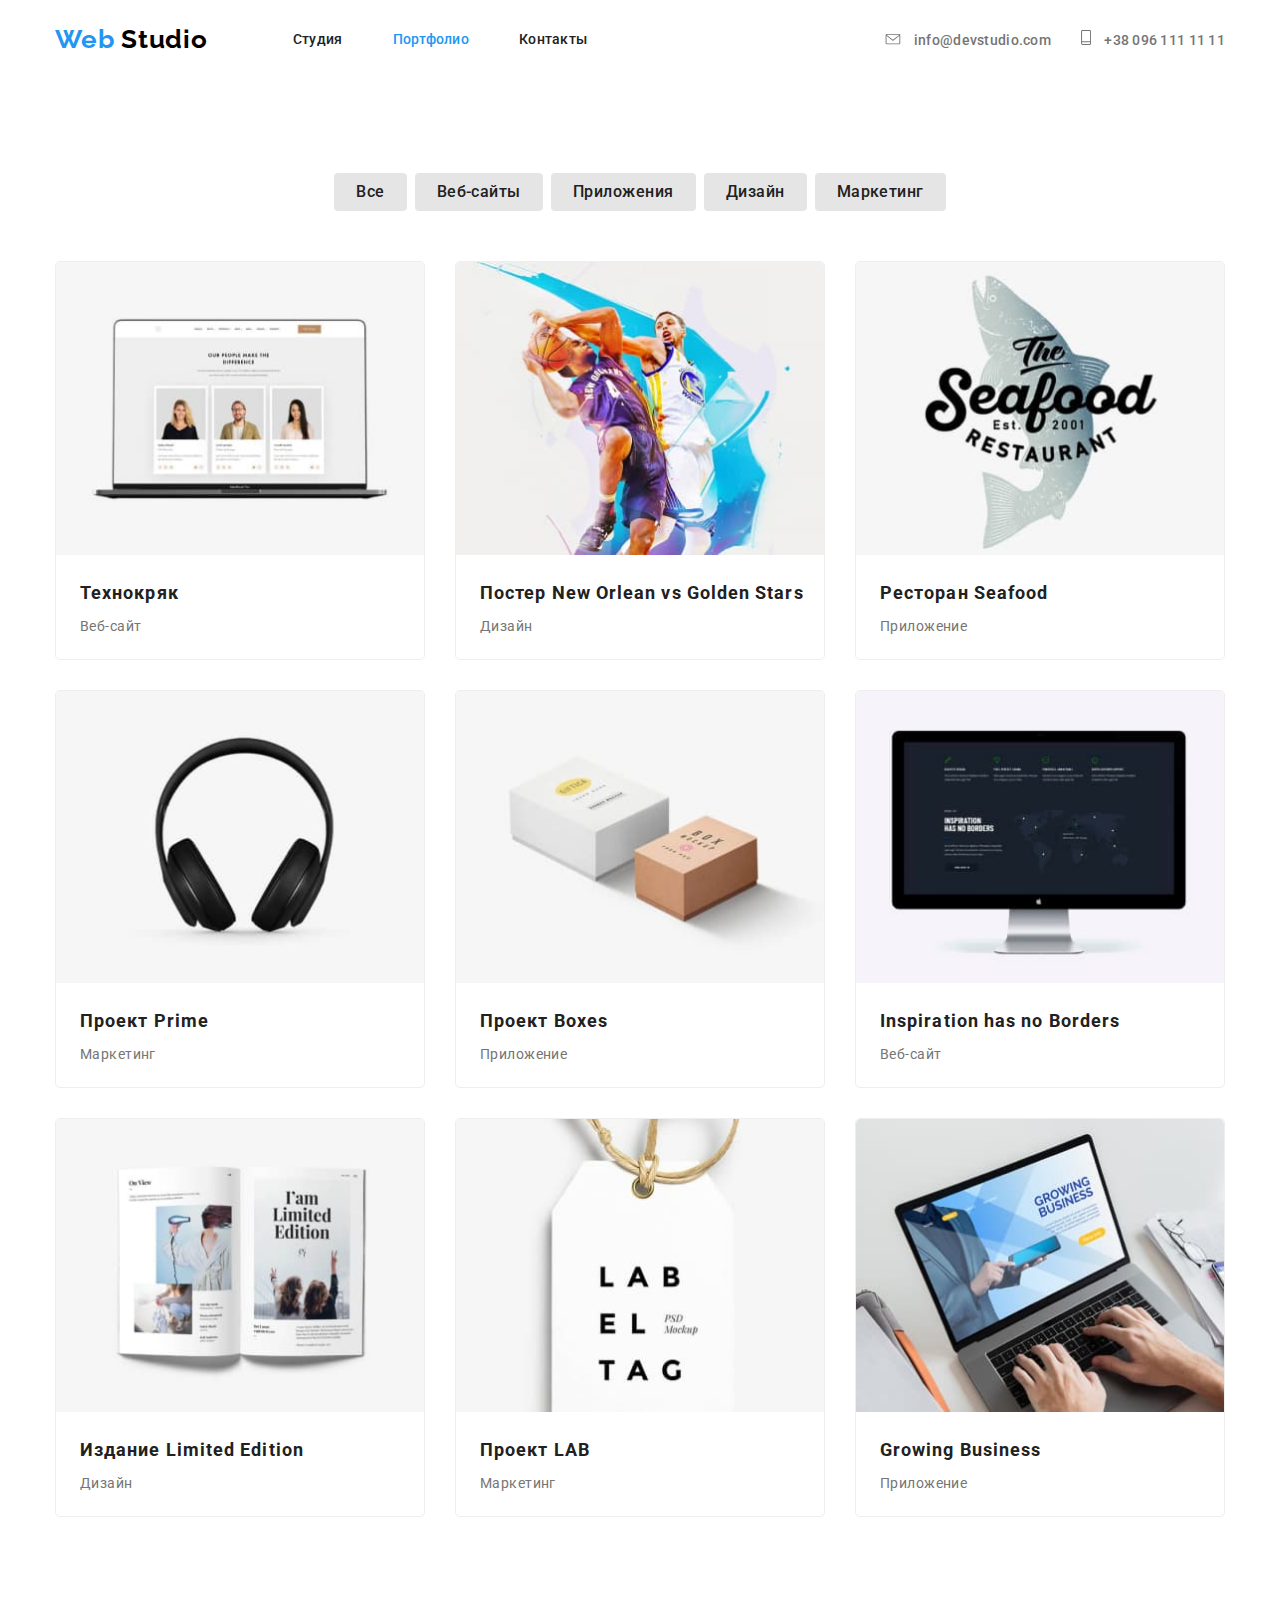
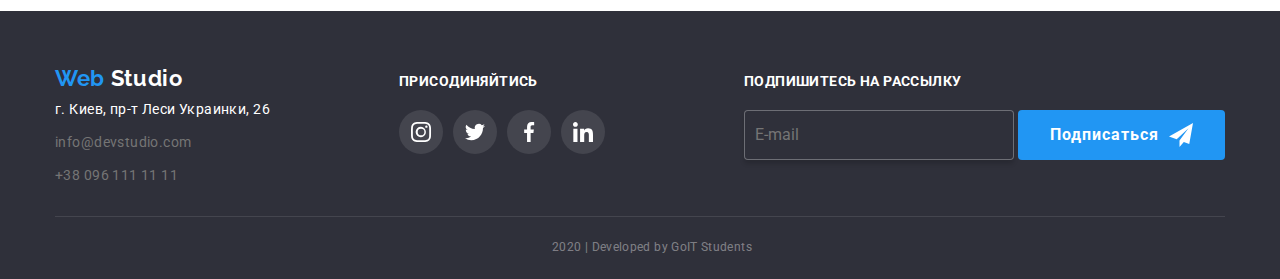
==== Portfolio.html @ 1a87ffe7 "дз5" ====
<!DOCTYPE html>
<html lang="en">
  <head>
    <meta charset="UTF-8" />
    <meta name="viewport" content="width=device-width, initial-scale=1.0" />
    <link
      href="https://fonts.googleapis.com/css2?family=Raleway:wght@700&family=Roboto:wght@400;500;700;900&display=swap"
      rel="stylesheet"
    />
    <link
      rel="stylesheet"
      href="https://cdnjs.cloudflare.com/ajax/libs/modern-normalize/0.6.0/modern-normalize.min.css"
    />
    <link rel="stylesheet" href="./css/common.css" />
    <link rel="stylesheet" href="./css/portfolio.css" />
    <title>Портфоліо</title>
  </head>

  <body>
    <!--Шапка сайта-->
    <header class="container page-header">
      <nav class="main-nav">
        <a href="./index.html" class="logo-head link"
          ><span class="logo-web">Web&nbsp</span
          ><span class="logo-studio">Studio</span></a
        >

        <ul class="site-nav list">
          <li class="item"><a href="./index.html" class="link">Студия</a></li>
          <li class="item">
            <a href="./Portfolio.html" class="link current">Портфолио</a>
          </li>
          <li class="item"><a href="" class="link">Контакты</a></li>
        </ul>

        <!-- контейнер пошта і телефон -->

        <ul class="cont-nav list">
          <li class="item">
            <a href="mailto" class="contacts-text">
              <svg class="mail-icon" width="16" height="11">
                <use href="./images/sprite1.svg#icon-konvert"></use>
              </svg>
              info@devstudio.com</a
            >
          </li>

          <li class="item">
            <a href="mailto" class="contacts-text">
              <svg class="tel-icon" width="10" height="15">
                <use href="./images/sprite1.svg#icon-telefon"></use>
              </svg>
              +38 096 111 11 11</a
            >
          </li>
        </ul>
      </nav>
    </header>
    <main>
      <section class="projects">
        <div class="container">
          <!-- наші проекти -->

          <h1 class="visually-hidden">Наші проекти</h1>
          <ul class="list container-btn">
            <li><button type="button" class="button">Все</button></li>
            <li><button type="button" class="button">Веб-сайты</button></li>
            <li><button type="button" class="button">Приложения</button></li>
            <li><button type="button" class="button">Дизайн</button></li>
            <li><button type="button" class="button">Маркетинг</button></li>
          </ul>
          <ul class="list cards">
            <li class="projects-item">
              <a class="line" href="">
                <img src="./images/portfolio/leptop.jpg" alt="фото технокряк" />
                <h2>Технокряк</h2>
                <p class="text">Веб-сайт</p>
                <p class="in-hide">
                  Технокряк это современная площадка распространения
                  коронавируса. Компании используют эту платформу для цифрового
                  шпионажа и атак на защищённые сервера конкурентов.
                </p>
              </a>
            </li>
            <li class="projects-item">
              <a class="line" href="">
                <img
                  src="./images/portfolio/basket.jpg"
                  alt="фото постер nev orlean"
                />

                <h2>Постер New Orlean vs Golden Stars</h2>
                <p class="text">Дизайн</p>
                <p class="in-hide">
                  Технокряк это современная площадка распространения
                  коронавируса. Компании используют эту платформу для цифрового
                  шпионажа и атак на защищённые сервера конкурентов.
                </p>
              </a>
            </li>
            <li class="projects-item">
              <a class="line" href="">
                <img
                  src="./images/portfolio/seeafood.jpg"
                  alt="фото ресторан"
                />
                <h2>Ресторан Seafood</h2>
                <p class="text">Приложение</p>
                <p class="in-hide">
                  Технокряк это современная площадка распространения
                  коронавируса. Компании используют эту платформу для цифрового
                  шпионажа и атак на защищённые сервера конкурентов.
                </p>
              </a>
            </li>
            <li class="projects-item">
              <a class="line" href="">
                <img src="./images/portfolio/headphone.jpg" alt="фото прайм" />
                <h2>Проект Prime</h2>
                <p class="text">Маркетинг</p>
                <p class="in-hide">
                  Технокряк это современная площадка распространения
                  коронавируса. Компании используют эту платформу для цифрового
                  шпионажа и атак на защищённые сервера конкурентов.
                </p>
              </a>
            </li>
            <li class="projects-item">
              <a class="line" href="">
                <img src="./images/portfolio/box.jpg" alt="фото боксес" />

                <h2>Проект Boxes</h2>
                <p class="text">Приложение</p>
                <p class="in-hide">
                  Технокряк это современная площадка распространения
                  коронавируса. Компании используют эту платформу для цифрового
                  шпионажа и атак на защищённые сервера конкурентов.
                </p>
              </a>
            </li>
            <li class="projects-item">
              <a class="line" href="">
                <img src="./images/portfolio/tvset.jpg" alt="фото бордерс" />
                <h2>Inspiration has no Borders</h2>
                <p class="text">Веб-сайт</p>
                <p class="in-hide">
                  Технокряк это современная площадка распространения
                  коронавируса. Компании используют эту платформу для цифрового
                  шпионажа и атак на защищённые сервера конкурентов.
                </p>
              </a>
            </li>
            <li class="projects-item">
              <a class="line" href="">
                <img src="./images/portfolio/book.jpg" alt="фото книга" />
                <h2>Издание Limited Edition</h2>
                <p class="text">Дизайн</p>
                <p class="in-hide">
                  Технокряк это современная площадка распространения
                  коронавируса. Компании используют эту платформу для цифрового
                  шпионажа и атак на защищённые сервера конкурентов.
                </p>
              </a>
            </li>
            <li class="projects-item">
              <a class="line" href="">
                <img src="./images/portfolio/birka.jpg" alt="фото лаб" />
                <h2>Проект LAB</h2>
                <p class="text">Маркетинг</p>
                <p class="in-hide">
                  Технокряк это современная площадка распространения
                  коронавируса. Компании используют эту платформу для цифрового
                  шпионажа и атак на защищённые сервера конкурентов.
                </p>
              </a>
            </li>
            <li class="projects-item">
              <a class="line" href="">
                <img src="./images/portfolio/notebook.jpg" alt="фото бизнес" />
                <h2>Growing Business</h2>
                <p class="text">Приложение</p>
                <p class="in-hide">
                  Технокряк это современная площадка распространения
                  коронавируса. Компании используют эту платформу для цифрового
                  шпионажа и атак на защищённые сервера конкурентов.
                </p>
              </a>
            </li>
          </ul>
        </div>
      </section>
    </main>
    <!-- Футер -->
    <footer class="page-footer">
      <!-- Лого -->
      <div class="container info">
        <div class="foot-child">
          <a href="./index.html" class="logo-foot link"
            ><span class="logo-web">Web&nbsp</span
            ><span class="logo-foot">Studio</span></a
          >
          <!-- Контактная информация -->
          <address class="address company">
            г. Киев, пр-т Леси Украинки, 26
          </address>
          <address class="address">
            <a href="mailto" class="link mail">info@devstudio.com</a> <br />
            <a href="tel:380961111111" class="link tel">+38 096 111 11 11</a>
          </address>
        </div>
        <div class="foot-link">
          <b class="text-foot">присодиняйтись</b>
          <!-- соц силки -->
          <div class="social">
            <ul class="list">
              <li class="item">
                <a
                  href="http://instagram.com/"
                  aria-label="Ссылка на instagram"
                  class="link"
                >
                  <svg class="social-icon" wdth="44" height="44">
                    <use href="./images/sprite1.svg#icon-instagram"></use>
                  </svg>
                </a>
              </li>
              <li class="item">
                <a
                  href="http://twitter.com/"
                  aria-label="Ссылка на twitter"
                  class="link twit"
                >
                  <svg class="social-icon" wdth="44" height="44">
                    <use href="./images/sprite1.svg#icon-twiter"></use>
                  </svg>
                </a>
              </li>

              <li class="item">
                <a
                  href="http://facebook.com/"
                  aria-label="Ссылка на facebook"
                  class="link face"
                >
                  <svg class="social-icon" wdth="44" height="44">
                    <use href="./images/sprite1.svg#icon-facebook"></use>
                  </svg>
                </a>
              </li>

              <li class="item">
                <a
                  href="http://linkedin.com/"
                  aria-label="Ссылка на linkedin"
                  class="link face"
                >
                  <svg class="social-icon" wdth="44" height="44">
                    <use href="./images/sprite1.svg#icon-linkedin"></use>
                  </svg>
                </a>
              </li>
            </ul>
          </div>
        </div>
        <div class="foot-folow">
          <b class="text-foot">Подпишитесь на рассылку</b><br />
          <input type="text" class="input" placeholder="  E-mail" />
          <a href="" class="button primary">Подписаться</a>
        </div>
      </div>

      <!-- Копирайт -->
      <div class="container">
        <p class="copyrigyt">2020 | Developed by GoIT Students</p>
      </div>
    </footer>
  </body>
</html>
---- css/common.css ----
:root {
  --primary-text-color: #757575;
  --title-text-color: #212121;
  --accent-color: #2196f3;
  --background-color: #fff;
  --white-color: #ffffff;
  --white-second-color: #f5f4fa;
  --white-bg-color: #e5e5e5;
  --backgraund-bg-color: #2f303a;
  --social-color: #afb1b8;
}
html {
  box-sizing: border-box;
}

*,
*::before,
*::after {
  box-sizing: inherit;
}

body {
  font-family: "Roboto", sans-serif;
  color: var(--primary-text-color);
  background-color: var(--background-color);
  letter-spacing: 0.03em;
  margin: 0;
}
.list {
  list-style: none;
  margin: 0;
  padding: 0;
}

.container {
  margin-left: auto;
  margin-right: auto;
  width: 1200px;
  padding-left: 15px;
  padding-right: 15px;
  /* outline: 2px solid tomato; */
}

/* логотип */

.logo {
  color: var(--title-text-color);
  letter-spacing: 0.03em;
}

.logo-head {
  color: var(--title-text-color);
  font-family: "Raleway", sans-serif;

  font-weight: 700;
  font-size: 26px;
  line-height: 1.19;
  text-decoration: none;
  letter-spacing: 0.03em;
}
.logo-foot {
  color: var(--title-text-color);
  font-family: "Raleway", sans-serif;
  font-weight: 700;
  font-size: 22px;
  line-height: 1.8;
  letter-spacing: 0.03em;
  text-decoration: none;
}
.logo-web {
  color: var(--accent-color);
}

.logo-studio {
  color: #000000;
}

.logo:hover {
  color: var(--accent-color);
}
/* Навигація сайту */

.site-nav {
  display: flex;
  margin-left: 85px;
}
.site-nav .item + .item {
  margin-left: 50px;
}
.site-nav .item {
  /* outline: 1px solid tomato; */
}

.cont-nav .list > .item {
  margin-left: 30px;
}
.site-nav .list {
  margin-left: 85px;
}

.main-nav {
  display: flex;
  align-items: center;
}

.contacts.list {
  display: flex;
  margin-left: auto;
  align-items: center;
}
.contacts-list {
  display: flex;
}
.cont-nav {
  display: flex;
  margin-left: auto;
  align-items: center;
}
.cont-nav > .item {
  margin-left: 30px;
}

.site-nav .link {
  display: block;
  padding-top: 32px;
  padding-bottom: 32px;
  color: var(--title-text-color);
  font-weight: 500;
  font-size: 14px;
  line-height: 1.1;
  letter-spacing: 0.02em;
  color: var(--title-text-color);
  text-decoration: none;
}

.site-nav .link.current {
  color: var(--accent-color);
}

.link:hover,
.link:focus,
.studio:hover,
.portfolio:hover,
.portfolio:focus,
.contact:hover,
.contact:focus,
.primary:hover,
.primary:focus,
.secondary:hover,
.secondary:focus {
  color: var(--accent-color);
  background-color: var(--white-color);
}

/* конпки контакти */
.cont-nav .mail-icon {
  margin-right: 10px;
  fill: currentColor;
  cursor: pointer;
}
.cont-nav .tel-icon {
  margin-right: 10px;
  fill: currentColor;
  cursor: pointer;
}
.contacts-text:focus,
.contacts-text:hover {
  color: var(--accent-color);
  fill: var(--accent-color);
}

.item .icon {
  margin-right: 10px;
}

.contacts {
  list-style-type: none;
}
.contacts-text {
  color: var(--primary-text-color);
  font-weight: 500;
  font-size: 14px;
  line-height: 1.1;
  letter-spacing: 0.02em;
  text-decoration: none;
}

.feature-list,
.text {
  margin-top: 0;
  margin-bottom: 0;
  font-weight: 400;
  font-size: 14px;
  line-height: 1.71;
  letter-spacing: 0.03em;
}

/* футер */

.page-footer {
  min-height: 253px;
  background-color: #2f303a;
  color: var(--primary-white-color);
}
.page-footer .container.info {
  display: flex;
  align-items: baseline;
  justify-content: space-between;
  padding-top: 48px;
  padding-bottom: 28px;
}
.foot-child .logo-foot {
  background-color: var(--backgraund-bg-color);
}
.page-footer .address {
  font-size: 14px;
  line-height: 1.71;
  letter-spacing: 0.03em;
}
.logo-foot {
  color: var(--white-color);
}
.logo-foot .link {
  background-color: var(--backgraund-bg-color);
  display: inline-block;
  margin-bottom: 10px;
}

.address.company {
  color: var(--white-color);
  margin-bottom: 9px;
  font-family: inherit;
  font-style: normal;
}
.address .link {
  color: var(--primary-text-color);
  background-color: var(--backgraund-bg-color);
  font-family: inherit;
  font-style: normal;
  font-weight: 400;
  font-size: 14px;
  line-height: 1.71;

  letter-spacing: 0.03em;
}
.address .link.mail {
  display: inline-block;
  margin-bottom: 9px;
}
.page-footer b {
  display: inline-block;
  margin-bottom: 21px;
  text-transform: uppercase;
  font-size: 14px;
  line-height: 1ю14;
  letter-spacing: 0.03em;
}
.input {
  padding-top: 18px;
  padding-bottom: 18px;
  width: 270px;
  height: 50px;
  border: 1px solid rgba(255, 255, 255, 0.3);
  box-sizing: border-box;
  box-shadow: 0px 4px 4px rgba(0, 0, 0, 0.15);
  border-radius: 4px;

  background-color: var(--backgraund-bg-color);
}
.page-footer h3 {
  font-weight: 700;
  font-size: 15px;
  line-height: 1.6;
  letter-spacing: -0.015em;
  color: var(--primary-white-color);
}
.page-footer .list {
  font-size: 15px;

  line-height: 1.6;
  letter-spacing: -0.015em;
  color: var(--backgraund-bg-color);
}
.button.primary {
  display: inline-flex;
  align-items: center;
  min-width: 200px;
  border-radius: 4px;
  padding: 10px 32px;
  text-align: center;
  cursor: pointer;

  color: var(--white-color);
  background-color: var(--accent-color);

  text-decoration: none;
  font-weight: 700;
  font-size: 16px;
  line-height: 1.87;
  letter-spacing: 0.06em;
}
.button.primary::after {
  content: "";

  width: 24px;
  height: 24px;
  margin-left: 10px;
  background-image: url("../images/icon-send.svg");
  background-size: contain;
}
/* посилання на соціальні */
.social .list {
  display: flex;
  justify-items: center;
}
.social .social-icon {
  fill: currentColor;
}
.foot-link .social .item {
  margin-right: 10px;
}

.social .link:hover,
.social .link:focus {
  color: var(--white-color);
  background-color: var(--accent-color);
}

.social .link {
  display: flex;
  justify-content: center;
  align-items: center;
  width: 44px;
  height: 44px;

  color: var(--white-color);
  background-color: rgba(255, 255, 255, 0.1);

  border-radius: 50%;
}

.foot-follow .img-btn {
  margin-left: 10px;
}
.text-foot {
  color: var(--white-color);
}
.copyrigyt {
  margin-top: 0;
  margin-bottom: 0;
  padding-top: 18px;
  padding-bottom: 20px;
  border-top: 1px solid rgba(255, 255, 255, 0.1);
  text-align: center;
  font-size: 12px;
  line-height: 2;
  letter-spacing: 0.03em;
  color: rgba(255, 255, 255, 0.4);
}
a {
  text-decoration: none;
}
/* .social .link {
  background-color: var(--backgraund-bg-color);
} */
---- css/portfolio.css ----
.projects-item > .line {
  display: block;
}
.projects img {
  margin-bottom: 20px;
  display: block;
  max-width: 100%;
  height: auto;
  border-radius: 5px 5px 0px 0px;
}

h2 {
  margin-top: 0;
  margin-bottom: 4px;
  font-weight: 700;
  font-size: 18px;
  padding-left: 24px;
  line-height: 2;
  letter-spacing: 0.06em;
  color: var(--title-text-color);
}

p {
  margin-top: 0;
  margin-bottom: 20px;
  font-weight: 400;
  font-size: 16px;
  padding-left: 24px;
  line-height: 1.88;
  letter-spacing: 0.03em;
  list-style: none;
}

.in-hide {
  display: none;
}

.visually-hidden {
  position: absolute !important;
  clip: rect(1px 1px 1px 1px);
  clip: rect(1px, 1px, 1px, 1px);
  padding: 0 !important;
  border: 0 !important;
  height: 1px !important;
  width: 1px !important;
  overflow: hidden;
}
.projects .list.container-btn {
  display: flex;
  justify-content: center;
  padding-top: 94px;
  margin-bottom: 50px;
  text-align: center;
}

.button:hover {
  box-shadow: 1px 4px 6px rgba(0, 0, 0, 0.16), 0px 4px 4px rgba(0, 0, 0, 0.06),
    0px 1px 1px rgba(0, 0, 0, 0.12);
}
.projects-item {
  width: 370px;
  margin-right: 30px;
  margin-bottom: 30px;
}
.cards .projects-item {
  border: 1px solid #eeeeee;
  border-radius: 5px;
  padding-bottom: 20px;
}
.projects-item:nth-child(3n) {
  margin-right: 0;
}
.projects-item:nth-last-child(-n + 3) {
  margin-bottom: 0;
}
.projects-item:hover {
  box-shadow: 1px 4px 6px rgba(0, 0, 0, 0.16), 0px 4px 4px rgba(0, 0, 0, 0.06),
    0px 1px 1px rgba(0, 0, 0, 0.12);
}

.projects .list.cards {
  display: flex;
  flex-wrap: wrap;
  padding-bottom: 94px;
}
.list .button:hover,
.list .button:focus {
  color: var(--white-color);
  background-color: var(--accent-color);
}

.button:hover {
  background-color: var(--accent-color);
}
.container-btn li {
  margin-right: 8px;
}

.list .button {
  padding: 6px 22px;
  font-family: inherit;
  font-weight: 500;
  font-size: 16px;
  line-height: 1.63;
  text-align: center;
  letter-spacing: 0.03em;
  border: transparent;
  border-radius: 4px;
  color: var(--title-text-color);
  background-color: var(--white-bg-color);
}
.container-btn li:nth-child(5n) {
  margin-right: 0;
}

.line {
  text-decoration: none;
  color: var(--title-text-color);
}
.line:hover,
.line:focus {
  color: var(--white-color);
}
.text {
  color: var(--primary-text-color);
}
.line {
  list-style-type: none;
}
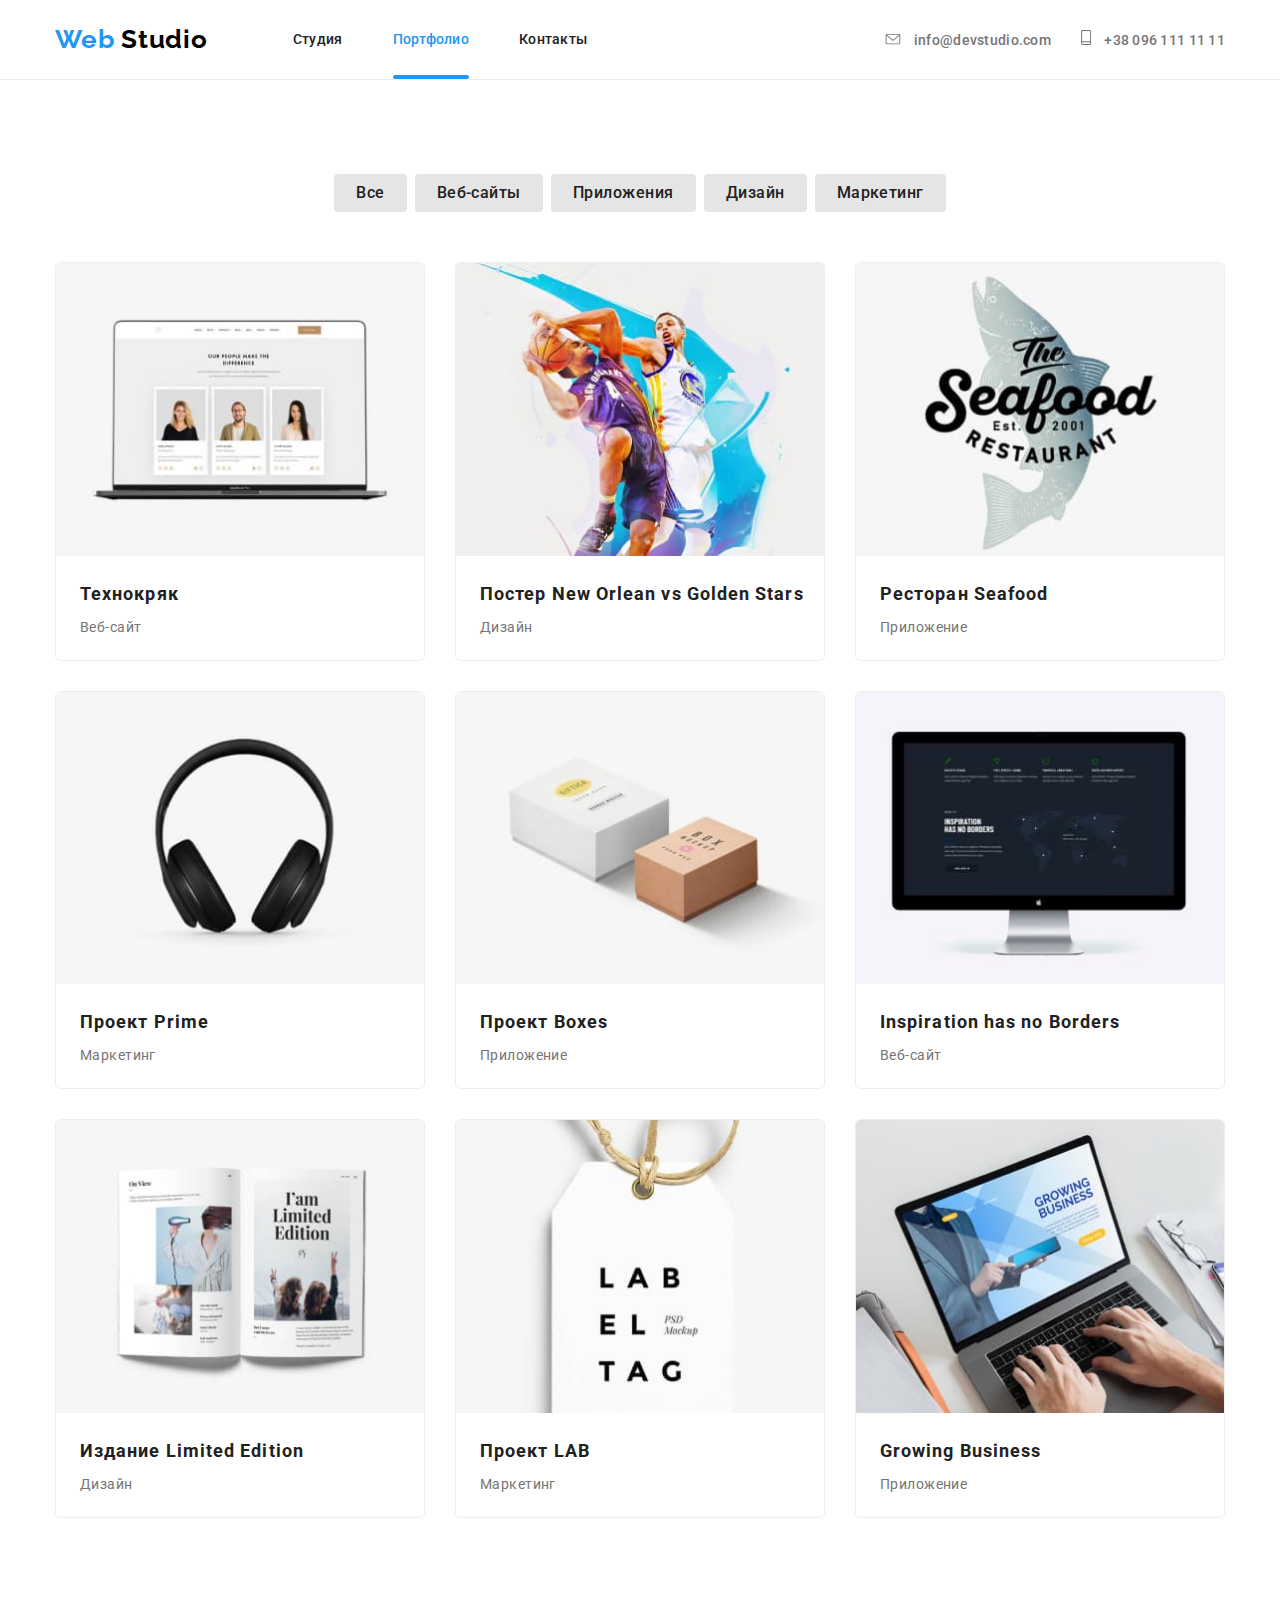
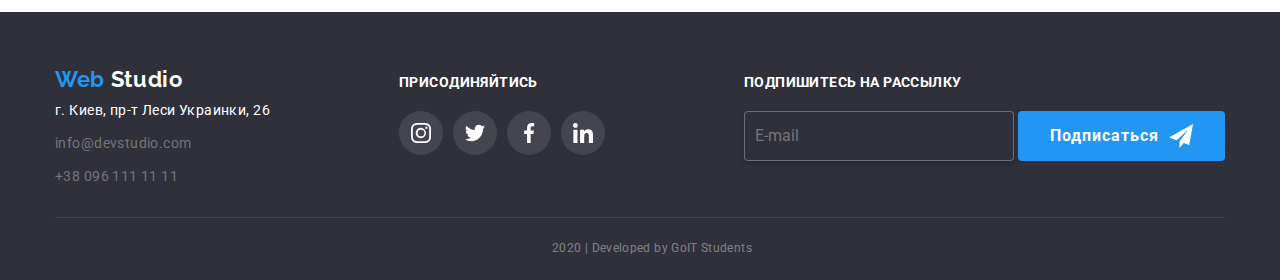
==== commit 109662a9: "доповнив дз" ====
--- a/Portfolio.html
+++ b/Portfolio.html
@@ -72,14 +72,21 @@
           <ul class="list cards">
             <li class="projects-item">
               <a class="line" href="">
-                <img src="./images/portfolio/leptop.jpg" alt="фото технокряк" />
+                <div class="box">
+                  <img
+                    src="./images/portfolio/leptop.jpg"
+                    alt="фото технокряк"
+                    width="370"
+                    height="294"
+                  />
+                  <p class="in-hide">
+                    Технокряк это современная площадка распространения
+                    коронавируса. Компании используют эту платформу для
+                    цифрового шпионажа и атак на защищённые сервера конкурентов.
+                  </p>
+                </div>
                 <h2>Технокряк</h2>
                 <p class="text">Веб-сайт</p>
-                <p class="in-hide">
-                  Технокряк это современная площадка распространения
-                  коронавируса. Компании используют эту платформу для цифрового
-                  шпионажа и атак на защищённые сервера конкурентов.
-                </p>
               </a>
             </li>
             <li class="projects-item">
--- a/css/common.css
+++ b/css/common.css
@@ -121,20 +121,38 @@
 }
 
 .site-nav .link {
+  position: relative;
   display: block;
   padding-top: 32px;
   padding-bottom: 32px;
-  color: var(--title-text-color);
+  /* color: var(--title-text-color); */
   font-weight: 500;
   font-size: 14px;
   line-height: 1.1;
   letter-spacing: 0.02em;
   color: var(--title-text-color);
-  text-decoration: none;
+  transition: color 250ms cubic-bezier(0.4, 0, 0.2, 1);
+  /* text-decoration: none; */
 }
 
 .site-nav .link.current {
   color: var(--accent-color);
+}
+.site-nav .link.current::after {
+  opacity: 1;
+}
+.site-nav .link::after {
+  content: "";
+  position: absolute;
+  left: 0;
+  bottom: 0;
+  display: block;
+  width: 100%;
+  height: 4px;
+  background-color: var(--accent-color);
+  border-radius: 2px;
+  opacity: 0;
+  transition: opacity 250ms cubic-bezier(0.4, 0, 0.2, 1);
 }
 
 .link:hover,
--- a/css/portfolio.css
+++ b/css/portfolio.css
@@ -1,6 +1,14 @@
 .projects-item > .line {
   display: block;
 }
+.projects {
+  border-top: 1px solid #ececec;
+}
+
+.projects-item .box {
+  position: relative;
+}
+
 .projects img {
   margin-bottom: 20px;
   display: block;
@@ -109,9 +117,37 @@
   color: var(--title-text-color);
   background-color: var(--white-bg-color);
 }
+
+.box {
+  overflow: hidden;
+}
+
 .container-btn li:nth-child(5n) {
   margin-right: 0;
 }
+
+/* .in-hide {
+  position: absolute;
+  top: 0;
+  right: 0;
+  margin-top: 0;
+  margin-bottom: 0;
+  padding: 63px 24px;
+  width: 370px;
+  height: 294px;
+
+  font-weight: 400;
+  font-size: 18px;
+  line-height: 1.87;
+  letter-spacing: 0.03em;
+  color: var(--white-color);
+
+  background-color: rgba(33, 150, 243, 0.9);
+
+  opacity: 1;
+  transform: translateY(100%);
+  transition: transform 250ms cubic-bezier(0.4, 0, 0.2, 1);
+} */
 
 .line {
   text-decoration: none;
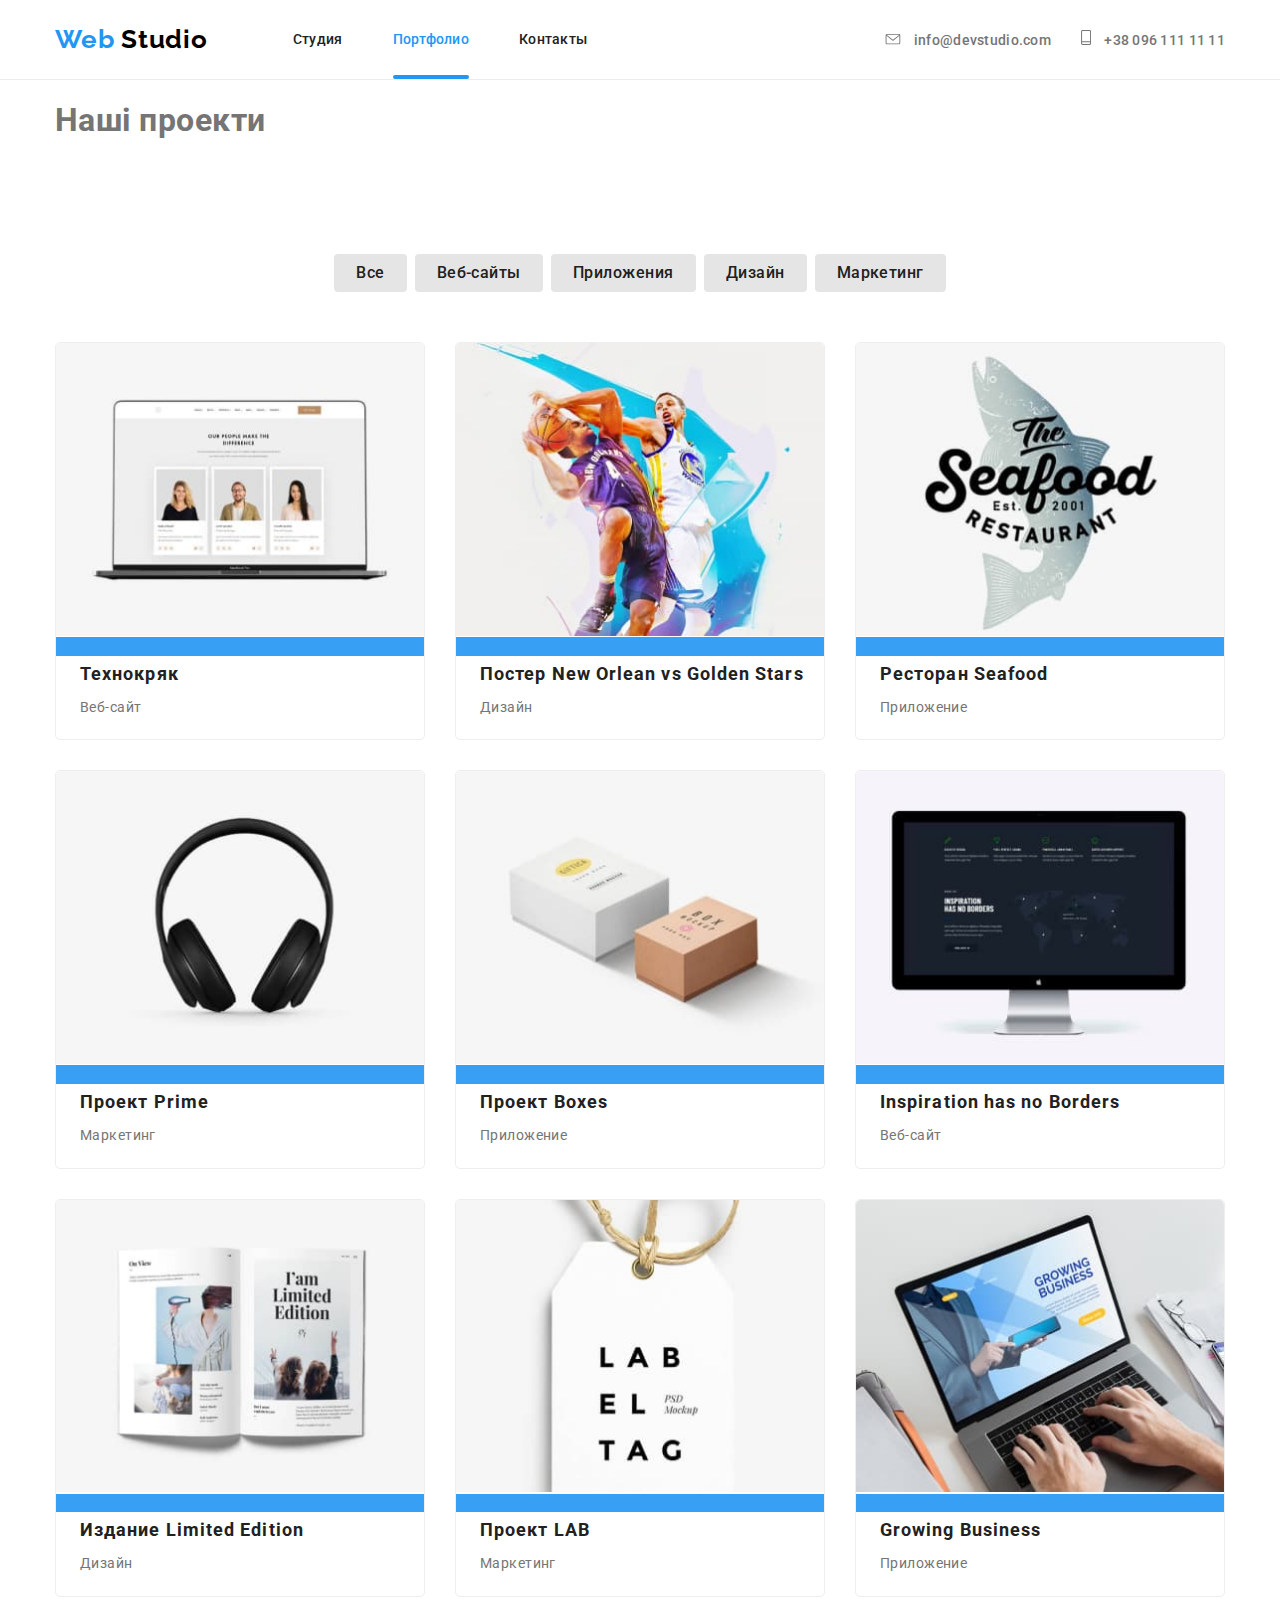
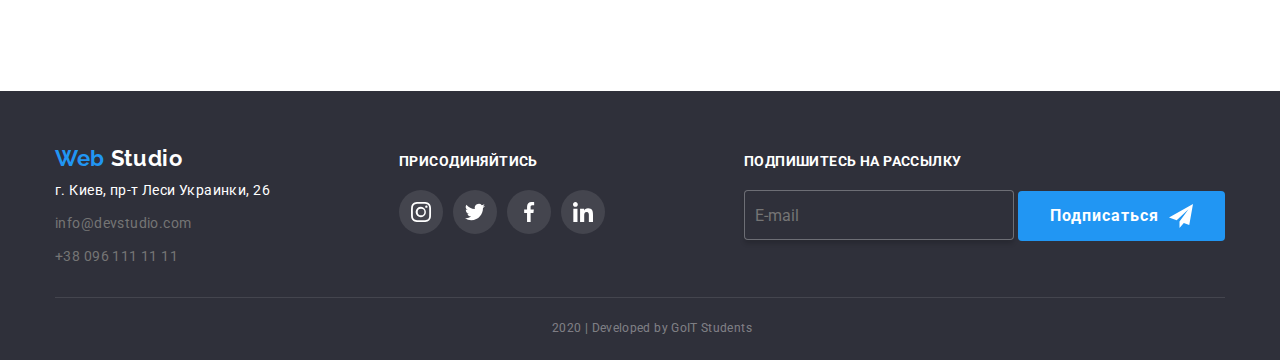
==== commit 324dd7a2: "доповнив дз" ====
--- a/Portfolio.html
+++ b/Portfolio.html
@@ -71,7 +71,7 @@
           </ul>
           <ul class="list cards">
             <li class="projects-item">
-              <a class="line" href="">
+              <a class="link" href="">
                 <div class="box">
                   <img
                     src="./images/portfolio/leptop.jpg"
@@ -90,107 +90,160 @@
               </a>
             </li>
             <li class="projects-item">
-              <a class="line" href="">
-                <img
-                  src="./images/portfolio/basket.jpg"
-                  alt="фото постер nev orlean"
-                />
+              <a class="link" href="">
+                <div class="box">
+                  <img
+                    src="./images/portfolio/basket.jpg"
+                    alt="фото постер nev orlean"
+                    width="370"
+                    height="294"
+                  />
+                  <p class="in-hide">
+                    Технокряк это современная площадка распространения
+                    коронавируса. Компании используют эту платформу для
+                    цифрового шпионажа и атак на защищённые сервера конкурентов.
+                  </p>
+                </div>
 
                 <h2>Постер New Orlean vs Golden Stars</h2>
                 <p class="text">Дизайн</p>
-                <p class="in-hide">
-                  Технокряк это современная площадка распространения
-                  коронавируса. Компании используют эту платформу для цифрового
-                  шпионажа и атак на защищённые сервера конкурентов.
-                </p>
-              </a>
-            </li>
-            <li class="projects-item">
-              <a class="line" href="">
-                <img
-                  src="./images/portfolio/seeafood.jpg"
-                  alt="фото ресторан"
-                />
+              </a>
+            </li>
+            <li class="projects-item">
+              <a class="link" href="">
+                <div class="box">
+                  <img
+                    src="./images/portfolio/seeafood.jpg"
+                    alt="фото ресторан"
+                    width="370"
+                    height="294"
+                  />
+                  <p class="in-hide">
+                    Технокряк это современная площадка распространения
+                    коронавируса. Компании используют эту платформу для
+                    цифрового шпионажа и атак на защищённые сервера конкурентов.
+                  </p>
+                </div>
                 <h2>Ресторан Seafood</h2>
                 <p class="text">Приложение</p>
-                <p class="in-hide">
-                  Технокряк это современная площадка распространения
-                  коронавируса. Компании используют эту платформу для цифрового
-                  шпионажа и атак на защищённые сервера конкурентов.
-                </p>
-              </a>
-            </li>
-            <li class="projects-item">
-              <a class="line" href="">
-                <img src="./images/portfolio/headphone.jpg" alt="фото прайм" />
+              </a>
+            </li>
+            <li class="projects-item">
+              <a class="link" href="">
+                <div class="box">
+                  <img
+                    src="./images/portfolio/headphone.jpg"
+                    alt="фото прайм"
+                    width="370"
+                    height="294"
+                  />
+                  <p class="in-hide">
+                    Технокряк это современная площадка распространения
+                    коронавируса. Компании используют эту платформу для
+                    цифрового шпионажа и атак на защищённые сервера конкурентов.
+                  </p>
+                </div>
                 <h2>Проект Prime</h2>
                 <p class="text">Маркетинг</p>
-                <p class="in-hide">
-                  Технокряк это современная площадка распространения
-                  коронавируса. Компании используют эту платформу для цифрового
-                  шпионажа и атак на защищённые сервера конкурентов.
-                </p>
-              </a>
-            </li>
-            <li class="projects-item">
-              <a class="line" href="">
-                <img src="./images/portfolio/box.jpg" alt="фото боксес" />
+              </a>
+            </li>
+            <li class="projects-item">
+              <a class="link" href="">
+                <div class="box">
+                  <img
+                    src="./images/portfolio/box.jpg"
+                    alt="фото боксес"
+                    width="370"
+                    height="294"
+                  />
+                  <p class="in-hide">
+                    Технокряк это современная площадка распространения
+                    коронавируса. Компании используют эту платформу для
+                    цифрового шпионажа и атак на защищённые сервера конкурентов.
+                  </p>
+                </div>
 
                 <h2>Проект Boxes</h2>
                 <p class="text">Приложение</p>
-                <p class="in-hide">
-                  Технокряк это современная площадка распространения
-                  коронавируса. Компании используют эту платформу для цифрового
-                  шпионажа и атак на защищённые сервера конкурентов.
-                </p>
-              </a>
-            </li>
-            <li class="projects-item">
-              <a class="line" href="">
-                <img src="./images/portfolio/tvset.jpg" alt="фото бордерс" />
+              </a>
+            </li>
+            <li class="projects-item">
+              <a class="link" href="">
+                <div class="box">
+                  <img
+                    src="./images/portfolio/tvset.jpg"
+                    alt="фото бордерс"
+                    width="370"
+                    height="294"
+                  />
+                  <p class="in-hide">
+                    Технокряк это современная площадка распространения
+                    коронавируса. Компании используют эту платформу для
+                    цифрового шпионажа и атак на защищённые сервера конкурентов.
+                  </p>
+                </div>
+
                 <h2>Inspiration has no Borders</h2>
                 <p class="text">Веб-сайт</p>
-                <p class="in-hide">
-                  Технокряк это современная площадка распространения
-                  коронавируса. Компании используют эту платформу для цифрового
-                  шпионажа и атак на защищённые сервера конкурентов.
-                </p>
-              </a>
-            </li>
-            <li class="projects-item">
-              <a class="line" href="">
-                <img src="./images/portfolio/book.jpg" alt="фото книга" />
+              </a>
+            </li>
+            <li class="projects-item">
+              <a class="link" href="">
+                <div class="box">
+                  <img
+                    src="./images/portfolio/book.jpg"
+                    alt="фото книга"
+                    width="370"
+                    height="294"
+                  />
+                  <p class="in-hide">
+                    Технокряк это современная площадка распространения
+                    коронавируса. Компании используют эту платформу для
+                    цифрового шпионажа и атак на защищённые сервера конкурентов.
+                  </p>
+                </div>
+
                 <h2>Издание Limited Edition</h2>
                 <p class="text">Дизайн</p>
-                <p class="in-hide">
-                  Технокряк это современная площадка распространения
-                  коронавируса. Компании используют эту платформу для цифрового
-                  шпионажа и атак на защищённые сервера конкурентов.
-                </p>
-              </a>
-            </li>
-            <li class="projects-item">
-              <a class="line" href="">
-                <img src="./images/portfolio/birka.jpg" alt="фото лаб" />
+              </a>
+            </li>
+            <li class="projects-item">
+              <a class="link" href="">
+                <div class="box">
+                  <img
+                    src="./images/portfolio/birka.jpg"
+                    alt="фото лаб"
+                    width="370"
+                    height="294"
+                  />
+                  <p class="in-hide">
+                    Технокряк это современная площадка распространения
+                    коронавируса. Компании используют эту платформу для
+                    цифрового шпионажа и атак на защищённые сервера конкурентов.
+                  </p>
+                </div>
+
                 <h2>Проект LAB</h2>
                 <p class="text">Маркетинг</p>
-                <p class="in-hide">
-                  Технокряк это современная площадка распространения
-                  коронавируса. Компании используют эту платформу для цифрового
-                  шпионажа и атак на защищённые сервера конкурентов.
-                </p>
-              </a>
-            </li>
-            <li class="projects-item">
-              <a class="line" href="">
-                <img src="./images/portfolio/notebook.jpg" alt="фото бизнес" />
+              </a>
+            </li>
+            <li class="projects-item">
+              <a class="link" href="">
+                <div class="box">
+                  <img
+                    src="./images/portfolio/notebook.jpg"
+                    alt="фото бизнес"
+                    width="370"
+                    height="294"
+                  />
+                  <p class="in-hide">
+                    Технокряк это современная площадка распространения
+                    коронавируса. Компании используют эту платформу для
+                    цифрового шпионажа и атак на защищённые сервера конкурентов.
+                  </p>
+                </div>
                 <h2>Growing Business</h2>
                 <p class="text">Приложение</p>
-                <p class="in-hide">
-                  Технокряк это современная площадка распространения
-                  коронавируса. Компании используют эту платформу для цифрового
-                  шпионажа и атак на защищённые сервера конкурентов.
-                </p>
               </a>
             </li>
           </ul>
--- a/css/common.css
+++ b/css/common.css
@@ -201,6 +201,7 @@
   line-height: 1.1;
   letter-spacing: 0.02em;
   text-decoration: none;
+  transition: color 250ms cubic-bezier(0.4, 0, 0.2, 1);
 }
 
 .feature-list,
@@ -355,6 +356,8 @@
   background-color: rgba(255, 255, 255, 0.1);
 
   border-radius: 50%;
+  transition: background-color 250ms cubic-bezier(0.4, 0, 0.2, 1),
+    color 250ms cubic-bezier(0.4, 0, 0.2, 1);
 }
 
 .foot-follow .img-btn {
--- a/css/portfolio.css
+++ b/css/portfolio.css
@@ -39,11 +39,54 @@
   list-style: none;
 }
 
+/* .in-hide {
+  display: none;
+} */
 .in-hide {
-  display: none;
-}
-
-.visually-hidden {
+  margin-top: 0;
+  margin-bottom: 0px;
+  padding-bottom: 20px; /* для повного фокусу карточки даю не margin-bottom а  padding-bottom: 20px */
+
+  font-weight: 400;
+  font-size: 16px;
+  padding-left: 24px;
+  line-height: 1.88;
+  letter-spacing: 0.03em;
+}
+.in-hide {
+  position: absolute;
+  top: 0;
+  right: 0;
+  margin-top: 0;
+  margin-bottom: 0;
+  padding: 63px 24px;
+  width: 370px;
+  height: 294px;
+
+  font-weight: 400;
+  font-size: 18px;
+  line-height: 1.87;
+  letter-spacing: 0.03em;
+  color: var(--white-color);
+
+  background-color: rgba(33, 150, 243, 0.9);
+
+  opacity: 1;
+  transform: translateY(100%);
+  transition: transform 250ms cubic-bezier(0.4, 0, 0.2, 1);
+}
+.box {
+  overflow: hidden;
+}
+.cards.link:hover,
+.cards.link:focus {
+  box-shadow: 1px 4px 6px rgba(0, 0, 0, 0.16), 0px 4px 4px rgba(0, 0, 0, 0.06),
+    0px 1px 1px rgba(0, 0, 0, 0.12);
+  transition: box-shadow 250ms cubic-bezier(0.4, 0, 0.2, 1);
+  cursor: pointer;
+}
+
+/* .visually-hidden {
   position: absolute !important;
   clip: rect(1px 1px 1px 1px);
   clip: rect(1px, 1px, 1px, 1px);
@@ -52,7 +95,7 @@
   height: 1px !important;
   width: 1px !important;
   overflow: hidden;
-}
+} */
 .projects .list.container-btn {
   display: flex;
   justify-content: center;
@@ -95,6 +138,11 @@
 .list .button:focus {
   color: var(--white-color);
   background-color: var(--accent-color);
+}
+.projects-item:hover .in-hide,
+.projects-item .link:focus .in-hide {
+  opacity: 1;
+  transform: translateY(0);
 }
 
 .button:hover {
@@ -116,10 +164,9 @@
   border-radius: 4px;
   color: var(--title-text-color);
   background-color: var(--white-bg-color);
-}
-
-.box {
-  overflow: hidden;
+  transition: color 250ms cubic-bezier(0.4, 0, 0.2, 1),
+    color 250ms cubic-bezier(0.4, 0, 0.2, 1);
+  cursor: pointer;
 }
 
 .container-btn li:nth-child(5n) {
